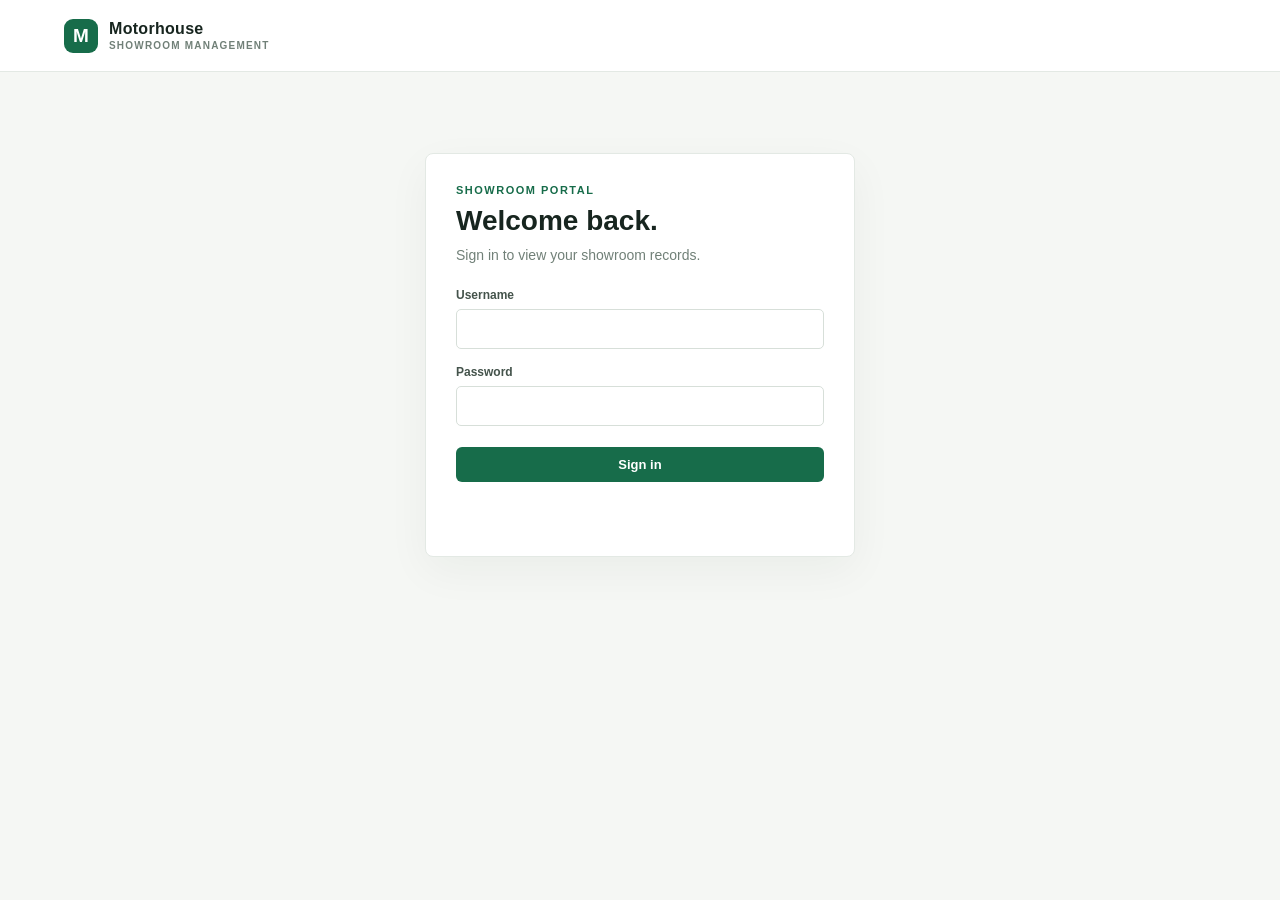
==== Dawood_project/showroom/templates/showroom/index.html @ 1572ea69 "hh" ====
<!doctype html>
<html lang="en">
<head>
  <meta charset="utf-8">
  <meta name="viewport" content="width=device-width, initial-scale=1">
  <title>Showroom | Motorhouse</title>
  <style>
    :root {
      color-scheme: light;
      --ink: #17251f;
      --muted: #718078;
      --line: #e3e9e4;
      --paper: #f5f7f4;
      --white: #fff;
      --green: #176c4a;
      --green-dark: #10553a;
      --lime: #d9ed79;
      --red: #a64437;
      font-family: "Segoe UI", "Trebuchet MS", sans-serif;
    }
    * { box-sizing: border-box; }
    body { margin: 0; background: var(--paper); color: var(--ink); min-height: 100vh; }
    button, input { font: inherit; }
    button { cursor: pointer; }
    .topbar { height: 72px; display: flex; align-items: center; justify-content: space-between; padding: 0 5vw; background: var(--white); border-bottom: 1px solid var(--line); }
    .brand { display: flex; align-items: center; gap: 11px; font-weight: 750; letter-spacing: .3px; }
    .brand-mark { display: grid; place-items: center; width: 34px; height: 34px; border-radius: 9px; background: var(--green); color: white; font-size: 19px; }
    .brand small { display: block; margin-top: 2px; color: var(--muted); font-size: 10px; font-weight: 650; letter-spacing: 1.2px; text-transform: uppercase; }
    .topbar-right { display: flex; align-items: center; gap: 16px; color: var(--muted); font-size: 13px; }
    .button { border: 0; border-radius: 6px; padding: 10px 15px; font-size: 13px; font-weight: 700; }
    .button-primary { background: var(--green); color: white; }
    .button-primary:hover { background: var(--green-dark); }
    .button-quiet { background: transparent; color: var(--ink); border: 1px solid var(--line); }
    .shell { width: min(1160px, 90vw); margin: 42px auto 64px; }
    .eyebrow { margin: 0 0 9px; color: var(--green); font-size: 11px; font-weight: 800; letter-spacing: 1.5px; text-transform: uppercase; }
    h1 { margin: 0; font-size: 38px; letter-spacing: 0; line-height: 1.15; }
    .subtitle { margin: 10px 0 28px; color: var(--muted); font-size: 14px; }
    .stats { display: grid; grid-template-columns: repeat(4, 1fr); gap: 14px; margin: 25px 0 30px; }
    .stat { min-height: 114px; padding: 19px 20px; background: var(--white); border: 1px solid var(--line); border-radius: 7px; }
    .stat-label { color: var(--muted); font-size: 12px; font-weight: 650; }
    .stat-value { margin-top: 13px; font-size: 27px; font-weight: 750; }
    .content-head { display: flex; justify-content: space-between; align-items: center; gap: 20px; margin-bottom: 13px; }
    .tabs { display: flex; gap: 4px; padding: 4px; background: #e9eee9; border-radius: 7px; }
    .tab { padding: 9px 14px; border: 0; border-radius: 5px; background: transparent; color: #59675f; font-size: 13px; font-weight: 700; }
    .tab[aria-selected="true"] { background: var(--white); color: var(--green-dark); box-shadow: 0 1px 3px #17251f18; }
    .table-wrap { overflow-x: auto; background: var(--white); border: 1px solid var(--line); border-radius: 7px; }
    .table-actions { display: flex; align-items: center; gap: 7px; }
    .button-small { padding: 7px 10px; font-size: 12px; }
    .button-danger { border: 1px solid #efd8d4; background: #fff; color: var(--red); }
    dialog { width: min(520px, calc(100vw - 32px)); max-height: 85vh; padding: 0; border: 1px solid var(--line); border-radius: 8px; color: var(--ink); box-shadow: 0 18px 60px #17251f33; }
    dialog::backdrop { background: #10231bc2; }
    .dialog-form { padding: 24px; }
    .dialog-heading { display: flex; align-items: center; justify-content: space-between; gap: 12px; margin-bottom: 15px; }
    .dialog-heading h2 { margin: 0; font-size: 20px; }
    .dialog-fields { display: grid; grid-template-columns: 1fr 1fr; gap: 0 14px; }
    .dialog-fields .field { min-width: 0; }
    .dialog-fields input:not([type="checkbox"]), .dialog-fields select { width: 100%; padding: 11px; border: 1px solid #d7dfd9; border-radius: 5px; }
    .dialog-fields .check-field { display: flex; align-items: center; gap: 9px; padding-top: 24px; }
    .dialog-footer { display: flex; justify-content: flex-end; gap: 9px; margin-top: 18px; }
    table { width: 100%; border-collapse: collapse; text-align: left; font-size: 13px; }
    th { padding: 13px 18px; border-bottom: 1px solid var(--line); color: var(--muted); background: #fbfcfb; font-size: 10px; font-weight: 800; letter-spacing: .8px; text-transform: uppercase; white-space: nowrap; }
    td { padding: 15px 18px; border-bottom: 1px solid #edf0ed; white-space: nowrap; }
    tbody tr:last-child td { border-bottom: 0; }
    .empty { padding: 30px; color: var(--muted); text-align: center; }
    .status { min-height: 20px; margin: 12px 0; color: var(--muted); font-size: 13px; }
    .status.error { color: var(--red); }
    .login-panel { width: min(430px, 100%); margin: 9vh auto; padding: 30px; background: var(--white); border: 1px solid var(--line); border-radius: 8px; box-shadow: 0 14px 44px #17251f0c; }
    .login-panel h1 { font-size: 28px; }
    .login-panel .subtitle { margin-bottom: 25px; }
    .field { display: block; margin: 16px 0; color: #44534b; font-size: 12px; font-weight: 700; }
    .field input:not([type="checkbox"]) { display: block; width: 100%; margin-top: 7px; padding: 12px; border: 1px solid #d7dfd9; border-radius: 5px; outline-color: var(--green); }
    .login-panel .button { width: 100%; margin-top: 5px; }
    [hidden] { display: none !important; }
    @media (max-width: 760px) {
      .topbar { padding: 0 5vw; }
      .shell { margin-top: 30px; }
      h1 { font-size: 27px; }
      .stats { grid-template-columns: repeat(2, 1fr); gap: 10px; }
      .stat { min-height: 95px; padding: 15px; }
      .stat-value { font-size: 24px; }
      .content-head { align-items: flex-start; flex-direction: column; }
      .tabs { width: 100%; overflow-x: auto; }
      .tab { flex: 1; padding: 9px 10px; }
    }
    @media (max-width: 440px) {
      .topbar-right #user-label { display: none; }
      .login-panel { padding: 24px 20px; }
    }
  </style>
</head>
<body>
  <header class="topbar">
    <div class="brand"><span class="brand-mark" aria-hidden="true">M</span><span>Motorhouse<small>Showroom management</small></span></div>
    <div class="topbar-right" id="account-bar" hidden>
      <span id="user-label">Connected</span>
      <button class="button button-quiet" id="logout-button" type="button">Sign out</button>
    </div>
  </header>

  <main class="shell">
    <section id="login-view" class="login-panel" hidden>
      <p class="eyebrow">Showroom portal</p>
      <h1>Welcome back.</h1>
      <p class="subtitle">Sign in to view your showroom records.</p>
      <form id="login-form">
        <label class="field">Username<input name="username" autocomplete="username" required></label>
        <label class="field">Password<input name="password" type="password" autocomplete="current-password" required></label>
        <button class="button button-primary" type="submit">Sign in</button>
      </form>
      <p id="login-status" class="status" role="status"></p>
    </section>

    <section id="dashboard" hidden>
      <p class="eyebrow">Overview</p>
      <h1>Your showroom, at a glance.</h1>
      <p class="subtitle">A live view of your vehicles, customers, and sales.</p>
      <div class="stats" aria-label="Record totals">
        <article class="stat"><div class="stat-label">Showrooms</div><div class="stat-value" id="count-showrooms">—</div></article>
        <article class="stat"><div class="stat-label">Vehicles</div><div class="stat-value" id="count-cars">—</div></article>
        <article class="stat" data-stat-resource="customers"><div class="stat-label">Customers</div><div class="stat-value" id="count-customers">—</div></article>
        <article class="stat" data-stat-resource="sales"><div class="stat-label">Sales</div><div class="stat-value" id="count-sales">—</div></article>
      </div>
      <div class="content-head">
        <h2 id="table-title" style="margin:0;font-size:18px">Showrooms</h2>
        <div class="table-actions">
        <div class="tabs" role="tablist" aria-label="Record type">
          <button class="tab" role="tab" aria-selected="true" data-resource="showrooms">Showrooms</button>
          <button class="tab" role="tab" aria-selected="false" data-resource="cars">Vehicles</button>
          <button class="tab" role="tab" aria-selected="false" data-resource="customers">Customers</button>
          <button class="tab" role="tab" aria-selected="false" data-resource="sales">Sales</button>
        </div>
        <button class="button button-primary" id="add-record-button" type="button">+ Add record</button>
        </div>
      </div>
      <p id="dashboard-status" class="status" role="status"></p>
      <div class="table-wrap">
        <table><thead id="table-head"></thead><tbody id="table-body"></tbody></table>
      </div>
    </section>
  </main>

  <dialog id="record-dialog">
    <form class="dialog-form" id="record-form">
      <div class="dialog-heading">
        <h2 id="record-dialog-title">Add record</h2>
        <button class="button button-quiet button-small" id="close-dialog-button" type="button" aria-label="Close">Close</button>
      </div>
      <div class="dialog-fields" id="record-fields"></div>
      <p class="status" id="form-status" role="status"></p>
      <div class="dialog-footer">
        <button class="button button-quiet" id="cancel-dialog-button" type="button">Cancel</button>
        <button class="button button-primary" id="save-record-button" type="submit">Save</button>
      </div>
    </form>
  </dialog>

  <script>
    const resources = {
      showrooms: { label: 'Showrooms', url: '/api/showrooms/', fields: [
        { label: 'Name', name: 'name', type: 'text' }, { label: 'Location', name: 'location', type: 'text' },
        { label: 'Certified', name: 'certified_dealership', type: 'checkbox' }, { label: 'Phone', name: 'phone_no', type: 'tel' }
      ] },
      cars: { label: 'Vehicles', url: '/api/cars/', fields: [
        { label: 'Name', name: 'name', type: 'text' }, { label: 'Showroom', name: 'showroomcars', type: 'select', source: 'showrooms' },
        { label: 'Type', name: 'car_type', type: 'text' }, { label: 'Registration', name: 'car_registration_no', type: 'text' },
        { label: 'Price', name: 'car_price', type: 'number', step: '0.01' }
      ] },
      customers: { label: 'Customers', url: '/api/customers/', fields: [
        { label: 'Name', name: 'name', type: 'text' }, { label: 'Phone', name: 'cell_no', type: 'tel' },
        { label: 'Previous vehicle', name: 'previous_car', type: 'text' }, { label: 'Email', name: 'email', type: 'email' }
      ] },
      sales: { label: 'Sales', url: '/api/sales/', fields: [
        { label: 'Customer', name: 'customer', type: 'select', source: 'customers' }, { label: 'Vehicle', name: 'car', type: 'select', source: 'cars' },
        { label: 'Date', name: 'sale_date', type: 'date' }, { label: 'Sale price', name: 'sale_price', type: 'number', step: '0.01' }
      ] }
    };
    let accessToken = sessionStorage.getItem('showroom_access');
    let currentResource = 'showrooms';
    let currentRole = 'unassigned';
    let editingRecord = null;

    const loginView = document.getElementById('login-view');
    const dashboard = document.getElementById('dashboard');
    const accountBar = document.getElementById('account-bar');
    const loginStatus = document.getElementById('login-status');
    const dashboardStatus = document.getElementById('dashboard-status');

    function showLogin(message = '') {
      accessToken = null;
      sessionStorage.removeItem('showroom_access');
      dashboard.hidden = true;
      accountBar.hidden = true;
      loginView.hidden = false;
      loginStatus.textContent = message;
      loginStatus.classList.toggle('error', Boolean(message));
    }

    async function request(path, options = {}) {
      const headers = { Authorization: `Bearer ${accessToken}`, ...options.headers };
      if (options.body) headers['Content-Type'] = 'application/json';
      const response = await fetch(path, { ...options, headers });
      if (response.status === 401) {
        showLogin('Your session has expired. Please sign in again.');
        throw new Error('Session expired');
      }
      if (!response.ok) throw new Error(`Request failed (${response.status})`);
      return response.status === 204 ? null : response.json();
    }

    function recordsFrom(data) {
      return Array.isArray(data) ? data : (data.results || []);
    }

    function setTextRows(records, resourceName) {
      const head = document.getElementById('table-head');
      const body = document.getElementById('table-body');
      const fields = resources[resourceName].fields;
      const canManage = currentRole === 'manager';
      head.replaceChildren();
      body.replaceChildren();
      const headerRow = document.createElement('tr');
      fields.forEach(field => {
        const cell = document.createElement('th');
        cell.textContent = field.label;
        headerRow.append(cell);
      });
      if (canManage) {
        const actionsHeader = document.createElement('th');
        actionsHeader.textContent = 'Actions';
        headerRow.append(actionsHeader);
      }
      head.append(headerRow);
      if (!records.length) {
        const row = document.createElement('tr');
        const cell = document.createElement('td');
        cell.className = 'empty';
        cell.colSpan = fields.length + Number(canManage);
        cell.textContent = 'No records found.';
        row.append(cell);
        body.append(row);
        return;
      }
      records.forEach(record => {
        const row = document.createElement('tr');
        fields.forEach(field => {
          const cell = document.createElement('td');
          const value = record[field.name];
          cell.textContent = typeof value === 'boolean' ? (value ? 'Yes' : 'No') : (value ?? '—');
          row.append(cell);
        });
        if (canManage) {
          const actionsCell = document.createElement('td');
          const actions = document.createElement('div');
          actions.className = 'table-actions';
          const editButton = document.createElement('button');
          editButton.className = 'button button-quiet button-small';
          editButton.type = 'button';
          editButton.textContent = 'Edit';
          editButton.addEventListener('click', () => openRecordForm(resourceName, record));
          const deleteButton = document.createElement('button');
          deleteButton.className = 'button button-danger button-small';
          deleteButton.type = 'button';
          deleteButton.textContent = 'Delete';
          deleteButton.addEventListener('click', () => deleteRecord(resourceName, record));
          actions.append(editButton, deleteButton);
          actionsCell.append(actions);
          row.append(actionsCell);
        }
        body.append(row);
      });
    }

    async function loadResource(resourceName) {
      currentResource = resourceName;
      const resource = resources[resourceName];
      document.getElementById('table-title').textContent = resource.label;
      document.querySelectorAll('.tab').forEach(tab => {
        tab.setAttribute('aria-selected', String(tab.dataset.resource === resourceName));
      });
      dashboardStatus.textContent = 'Loading records…';
      dashboardStatus.classList.remove('error');
      try {
        const records = recordsFrom(await request(resource.url));
        setTextRows(records, resourceName);
        dashboardStatus.textContent = '';
      } catch (error) {
        dashboardStatus.textContent = error.message;
        dashboardStatus.classList.add('error');
      }
    }

    async function loadDashboard() {
      if (!['manager', 'customer'].includes(currentRole)) {
        showLogin('This account does not have a showroom role.');
        return;
      }
      loginView.hidden = true;
      dashboard.hidden = false;
      accountBar.hidden = false;
      document.getElementById('user-label').textContent = currentRole === 'manager' ? 'Manager' : 'Customer';
      document.getElementById('add-record-button').hidden = currentRole !== 'manager';
      document.querySelectorAll('[data-stat-resource]').forEach(stat => {
        stat.hidden = currentRole !== 'manager';
      });
      const availableResources = currentRole === 'manager' ? Object.keys(resources) : ['showrooms', 'cars'];
      document.querySelectorAll('.tab').forEach(tab => {
        tab.hidden = !availableResources.includes(tab.dataset.resource);
      });
      if (!availableResources.includes(currentResource)) currentResource = 'showrooms';
      dashboardStatus.textContent = 'Loading showroom data…';
      try {
        const entries = await Promise.all(availableResources.map(async key => [key, recordsFrom(await request(resources[key].url))]));
        const records = Object.fromEntries(entries);
        availableResources.forEach(key => {
          document.getElementById(`count-${key}`).textContent = records[key].length;
        });
        setTextRows(records[currentResource], currentResource);
        dashboardStatus.textContent = '';
      } catch (error) {
        dashboardStatus.textContent = error.message;
        dashboardStatus.classList.add('error');
      }
    }

    document.getElementById('login-form').addEventListener('submit', async event => {
      event.preventDefault();
      const form = new FormData(event.currentTarget);
      const button = event.currentTarget.querySelector('button');
      button.disabled = true;
      loginStatus.textContent = 'Signing in…';
      loginStatus.classList.remove('error');
      try {
        const response = await fetch('/api/token/', {
          method: 'POST',
          headers: { 'Content-Type': 'application/json' },
          body: JSON.stringify({ username: form.get('username'), password: form.get('password') })
        });
        if (!response.ok) throw new Error('Username or password was not accepted.');
        const tokens = await response.json();
        const payload = JSON.parse(atob(tokens.access.split('.')[1].replace(/-/g, '+').replace(/_/g, '/')));
        currentRole = payload.role;
        if (!['manager', 'customer'].includes(currentRole)) throw new Error('This account does not have a showroom role.');
        accessToken = tokens.access;
        sessionStorage.setItem('showroom_access', accessToken);
        await loadDashboard();
      } catch (error) {
        loginStatus.textContent = error.message;
        loginStatus.classList.add('error');
      } finally {
        button.disabled = false;
      }
    });

    document.querySelectorAll('.tab').forEach(tab => tab.addEventListener('click', () => loadResource(tab.dataset.resource)));
    document.getElementById('logout-button').addEventListener('click', () => showLogin());
    document.getElementById('add-record-button').addEventListener('click', () => openRecordForm(currentResource));
    document.getElementById('close-dialog-button').addEventListener('click', () => document.getElementById('record-dialog').close());
    document.getElementById('cancel-dialog-button').addEventListener('click', () => document.getElementById('record-dialog').close());
    document.getElementById('record-form').addEventListener('submit', saveRecord);

    function renderRole() {
      try {
        const payload = JSON.parse(atob(accessToken.split('.')[1].replace(/-/g, '+').replace(/_/g, '/')));
        currentRole = payload.role;
        loadDashboard();
      } catch {
        showLogin();
      }
    }

    async function openRecordForm(resourceName, record = null) {
      editingRecord = record;
      const resource = resources[resourceName];
      const fieldsElement = document.getElementById('record-fields');
      fieldsElement.replaceChildren();
      document.getElementById('record-dialog-title').textContent = `${record ? 'Edit' : 'Add'} ${resource.label.replace(/s$/, '')}`;
      document.getElementById('form-status').textContent = '';
      for (const field of resource.fields) {
        const label = document.createElement('label');
        label.className = field.type === 'checkbox' ? 'field check-field' : 'field';
        const input = document.createElement(field.type === 'select' ? 'select' : 'input');
        input.name = field.name;
        input.required = field.type !== 'checkbox';
        if (field.type === 'select') {
          const placeholder = document.createElement('option');
          placeholder.value = '';
          placeholder.textContent = `Select ${field.label.toLowerCase()}`;
          input.append(placeholder);
          const choices = recordsFrom(await request(resources[field.source].url));
          choices.forEach(choice => {
            const option = document.createElement('option');
            option.value = choice.id;
            option.textContent = `${choice.name} (#${choice.id})`;
            input.append(option);
          });
        } else {
          input.type = field.type;
          if (field.step) input.step = field.step;
          if (field.type === 'checkbox') input.checked = Boolean(record?.[field.name]);
          else input.value = record?.[field.name] ?? '';
        }
        if (field.type === 'checkbox') label.append(input, document.createTextNode(field.label));
        else label.append(document.createTextNode(field.label), input);
        if (field.type === 'select' && record) input.value = record[field.name];
        fieldsElement.append(label);
      }
      document.getElementById('record-dialog').showModal();
    }

    async function saveRecord(event) {
      event.preventDefault();
      const resource = resources[currentResource];
      const form = event.currentTarget;
      const payload = {};
      resource.fields.forEach(field => {
        const input = form.elements.namedItem(field.name);
        payload[field.name] = field.type === 'checkbox' ? input.checked : input.value;
      });
      const button = document.getElementById('save-record-button');
      const status = document.getElementById('form-status');
      button.disabled = true;
      status.textContent = 'Saving…';
      try {
        const path = editingRecord ? `${resource.url}${editingRecord.id}/` : resource.url;
        await request(path, {
          method: editingRecord ? 'PATCH' : 'POST',
          body: JSON.stringify(payload)
        });
        document.getElementById('record-dialog').close();
        await loadDashboard();
      } catch (error) {
        status.textContent = error.message;
        status.classList.add('error');
      } finally {
        button.disabled = false;
      }
    }

    async function deleteRecord(resourceName, record) {
      if (!window.confirm(`Delete ${record.name || `record #${record.id}`}?`)) return;
      try {
        await request(`${resources[resourceName].url}${record.id}/`, { method: 'DELETE' });
        await loadDashboard();
      } catch (error) {
        dashboardStatus.textContent = error.message;
        dashboardStatus.classList.add('error');
      }
    }

    if (accessToken) renderRole();
    else showLogin();
  </script>
</body>
</html>
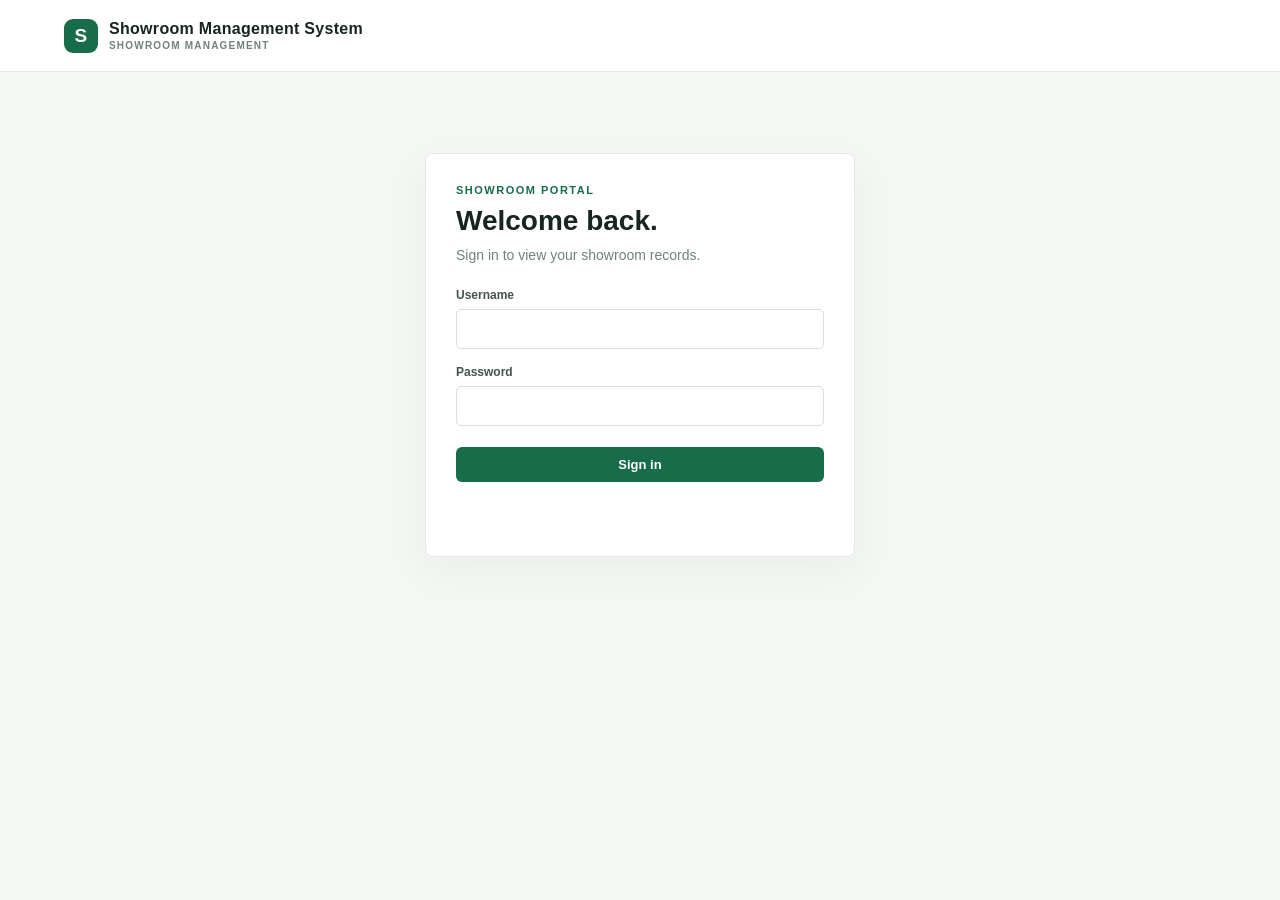
==== commit 3d7919c7: "nn" ====
--- a/Dawood_project/showroom/templates/showroom/index.html
+++ b/Dawood_project/showroom/templates/showroom/index.html
@@ -3,7 +3,7 @@
 <head>
   <meta charset="utf-8">
   <meta name="viewport" content="width=device-width, initial-scale=1">
-  <title>Showroom | Motorhouse</title>
+  <title>Showroom | Showroom Management System</title>
   <style>
     :root {
       color-scheme: light;
@@ -90,7 +90,7 @@
 </head>
 <body>
   <header class="topbar">
-    <div class="brand"><span class="brand-mark" aria-hidden="true">M</span><span>Motorhouse<small>Showroom management</small></span></div>
+    <div class="brand"><span class="brand-mark" aria-hidden="true">S</span><span>Showroom Management System<small>Showroom management</small></span></div>
     <div class="topbar-right" id="account-bar" hidden>
       <span id="user-label">Connected</span>
       <button class="button button-quiet" id="logout-button" type="button">Sign out</button>
